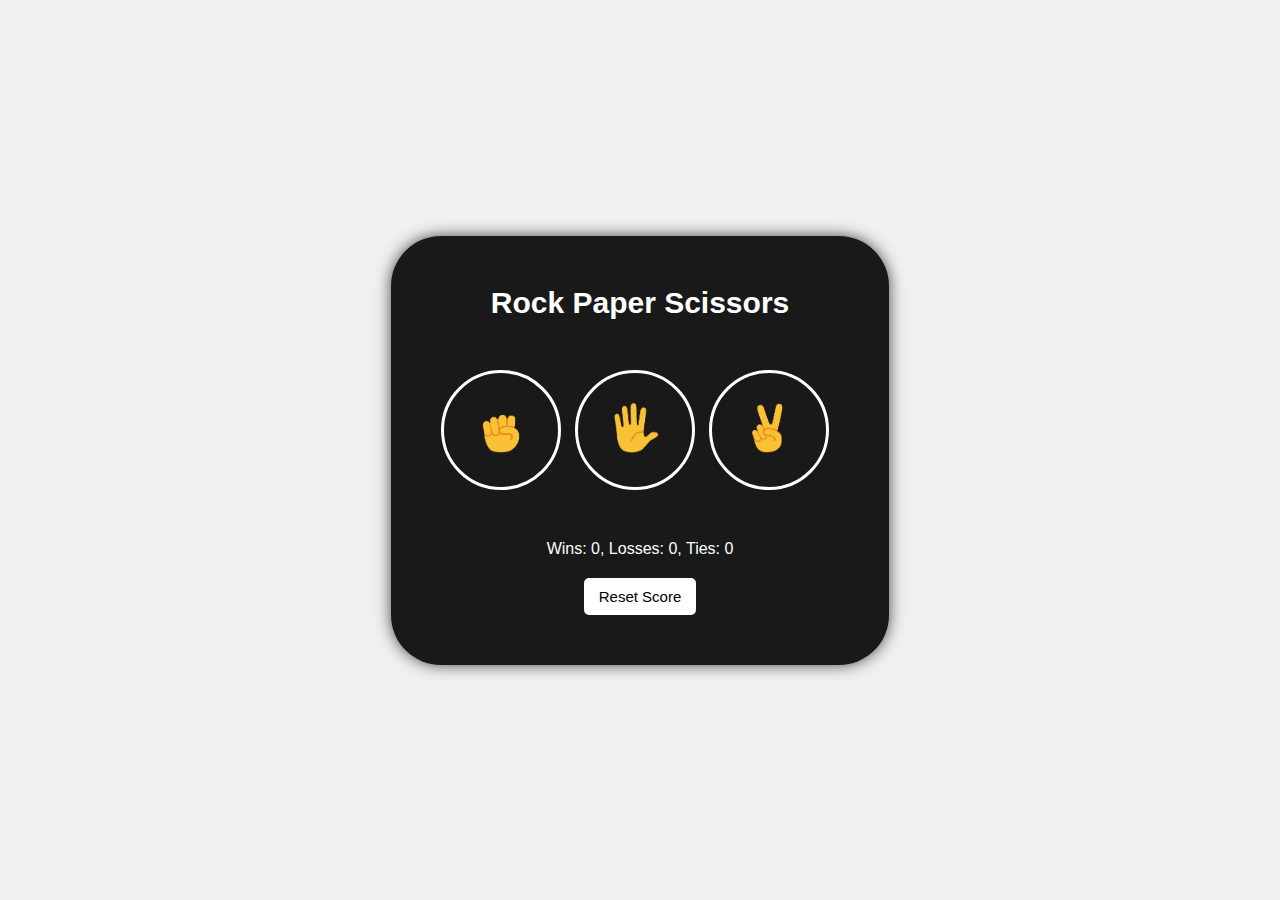
==== index.html @ 364da76c "added index.html for github" ====
<!DOCTYPE html>
<html lang="en">
  <head>
    <meta charset="UTF-8" />
    <meta http-equiv="X-UA-Compatible" content="IE=edge" />
    <meta name="viewport" content="width=device-width, initial-scale=1.0" />
    <title>Rock Paper Scissors</title>
    <link rel="stylesheet" href="./styles/rock-paper-scissors.css" />
  </head>
  <body>
    <div class="container">
      <p class="title">Rock Paper Scissors</p>
      <button
        onclick="
          playGame('rock');
          "
        class="move-button"
      >
        <img src="./images/rock-emoji.png" class="move-icon" alt="" />
      </button>
      <button
        onclick="
          playGame('paper');
          "
        class="move-button"
      >
        <img src="./images/paper-emoji.png" class="move-icon" alt="" />
      </button>
      <button
        onclick="
          playGame('scissors');
          "
        class="move-button"
      >
        <img src="./images/scissors-emoji.png" class="move-icon" alt="" />
      </button>
      <p class="js-result result"></p>
      <p class="js-moves moves"></p>
      <p class="js-score score"></p>
      <div class="button-flex">
        <button
          onclick="
            score.wins = 0;
            score.losses = 0;
            score.ties = 0;
            localStorage.removeItem('score')
            updateScoreElement();
        "
          class="reset-score-button"
        >
          Reset Score
        </button>
      </div>
    </div>

    <script src="scripts/rock-paper-scissors.js"></script>
  </body>
</html>
---- styles/rock-paper-scissors.css ----
html,
body {
  height: 100%;
}

* {
  margin: 0;
  padding: 0;
}

body {
  background: rgb(240, 240, 240);
  color: white;
  font-family: Arial;
  display: flex;
  align-items: center;
  justify-content: center;
}

.container {
  border: none;
  background: rgb(25, 25, 25);
  padding: 50px;
  border-radius: 50px;
  box-shadow: 0 0 15px hsl(0, 0%, 0%, 0.7);
}

.title {
  font-size: 30px;
  font-weight: 700;
  margin-bottom: 50px;
  text-align: center;
}

.move-icon {
  width: 50px;
}

.move-button {
  background: transparent;
  border: 3px solid white;
  width: 120px;
  height: 120px;
  border-radius: 50%;
  margin-right: 10px;
  cursor: pointer;
}

.result {
  font-size: 25px;
  font-weight: 700;
  margin-top: 50px;
  text-align: center;
  margin-bottom: 20px;
}

.moves {
  text-align: center;
}

.score {
  margin-top: 50px;
  text-align: center;
}

.button-flex {
  display: flex;
  justify-content: center;
}

.reset-score-button {
  background: white;
  border: none;
  border-radius: 5px;
  padding: 10px 15px;
  font-size: 15px;
  cursor: pointer;
  margin-top: 20px;
}
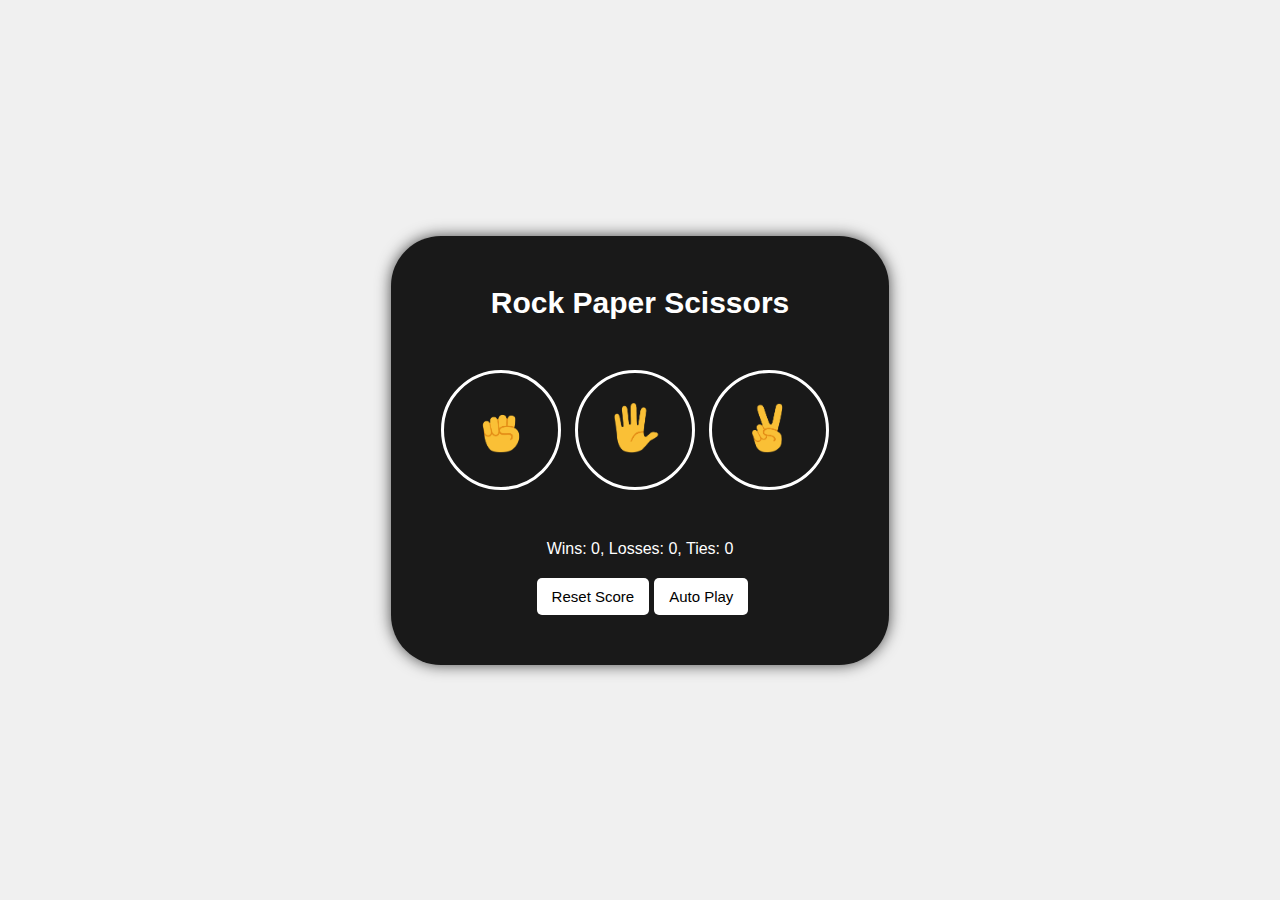
==== commit 777ee69c: "added autoplay" ====
--- a/index.html
+++ b/index.html
@@ -50,6 +50,13 @@
         >
           Reset Score
         </button>
+        <button
+          class="auto-play-button"
+          onclick="
+        autoPlay();"
+        >
+          Auto Play
+        </button>
       </div>
     </div>
 
--- a/styles/rock-paper-scissors.css
+++ b/styles/rock-paper-scissors.css
@@ -68,7 +68,8 @@
   justify-content: center;
 }
 
-.reset-score-button {
+.reset-score-button,
+.auto-play-button {
   background: white;
   border: none;
   border-radius: 5px;
@@ -76,4 +77,5 @@
   font-size: 15px;
   cursor: pointer;
   margin-top: 20px;
+  margin-left: 5px;
 }
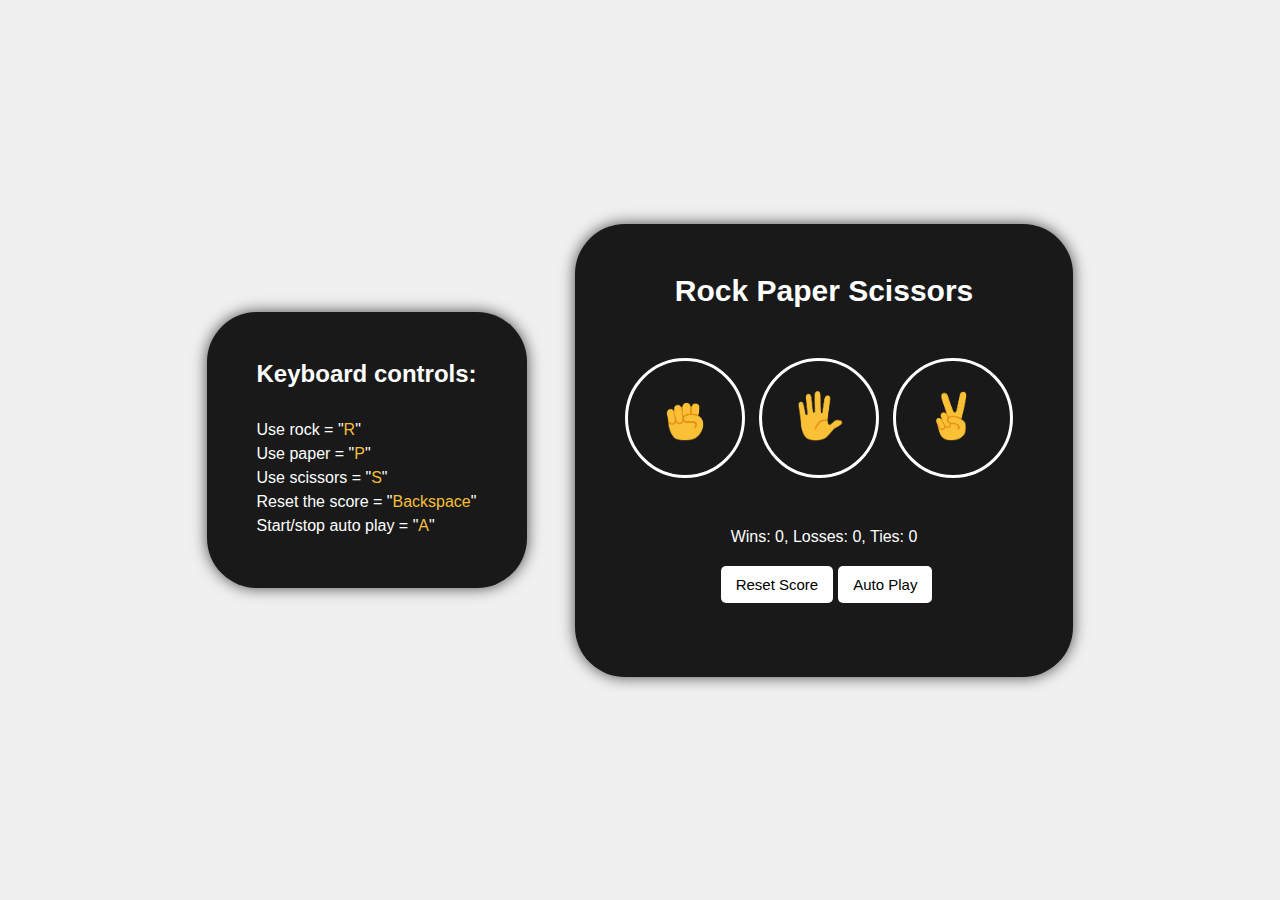
==== commit a502ef71: "added keyboard controls menu, project complete" ====
--- a/index.html
+++ b/index.html
@@ -8,56 +8,35 @@
     <link rel="stylesheet" href="./styles/rock-paper-scissors.css" />
   </head>
   <body>
+    <div class="controls container">
+      <h2>Keyboard controls:</h2>
+      <p>Use rock = "<span>R</span>"</p>
+      <p>Use paper = "<span>P</span>"</p>
+      <p>Use scissors = "<span>S</span>"</p>
+      <p>Reset the score = "<span>Backspace</span>"</p>
+      <p>Start/stop auto play = "<span>A</span>"</p>
+    </div>
     <div class="container">
-      <p class="title">Rock Paper Scissors</p>
-      <button
-        onclick="
-          playGame('rock');
-          "
-        class="move-button"
-      >
+      <h1 class="title">Rock Paper Scissors</h1>
+      <button class="move-button js-rock-button">
         <img src="./images/rock-emoji.png" class="move-icon" alt="" />
       </button>
-      <button
-        onclick="
-          playGame('paper');
-          "
-        class="move-button"
-      >
+      <button class="move-button js-paper-button">
         <img src="./images/paper-emoji.png" class="move-icon" alt="" />
       </button>
-      <button
-        onclick="
-          playGame('scissors');
-          "
-        class="move-button"
-      >
+      <button class="move-button js-scissors-button">
         <img src="./images/scissors-emoji.png" class="move-icon" alt="" />
       </button>
       <p class="js-result result"></p>
       <p class="js-moves moves"></p>
       <p class="js-score score"></p>
       <div class="button-flex">
-        <button
-          onclick="
-            score.wins = 0;
-            score.losses = 0;
-            score.ties = 0;
-            localStorage.removeItem('score')
-            updateScoreElement();
-        "
-          class="reset-score-button"
-        >
+        <button class="reset-score-button js-reset-score-button">
           Reset Score
         </button>
-        <button
-          class="auto-play-button"
-          onclick="
-        autoPlay();"
-        >
-          Auto Play
-        </button>
+        <button class="auto-play-button js-auto-play-button">Auto Play</button>
       </div>
+      <p class="reset-confirmation js-reset-confirmation"></p>
     </div>
 
     <script src="scripts/rock-paper-scissors.js"></script>
--- a/styles/rock-paper-scissors.css
+++ b/styles/rock-paper-scissors.css
@@ -23,6 +23,19 @@
   padding: 50px;
   border-radius: 50px;
   box-shadow: 0 0 15px hsl(0, 0%, 0%, 0.7);
+}
+
+.controls {
+  margin-right: 3rem;
+  line-height: 1.5rem;
+}
+
+.controls h2 {
+  margin-bottom: 2rem;
+}
+
+.controls span {
+  color: hsl(43, 90%, 59%);
 }
 
 .title {
@@ -79,3 +92,15 @@
   margin-top: 20px;
   margin-left: 5px;
 }
+
+.reset-confirmation {
+  margin-top: 1.5rem;
+}
+
+.reset-confirm-button {
+  background: white;
+  width: 3rem;
+  height: 1.5rem;
+  border: none;
+  border-radius: 5px;
+}
